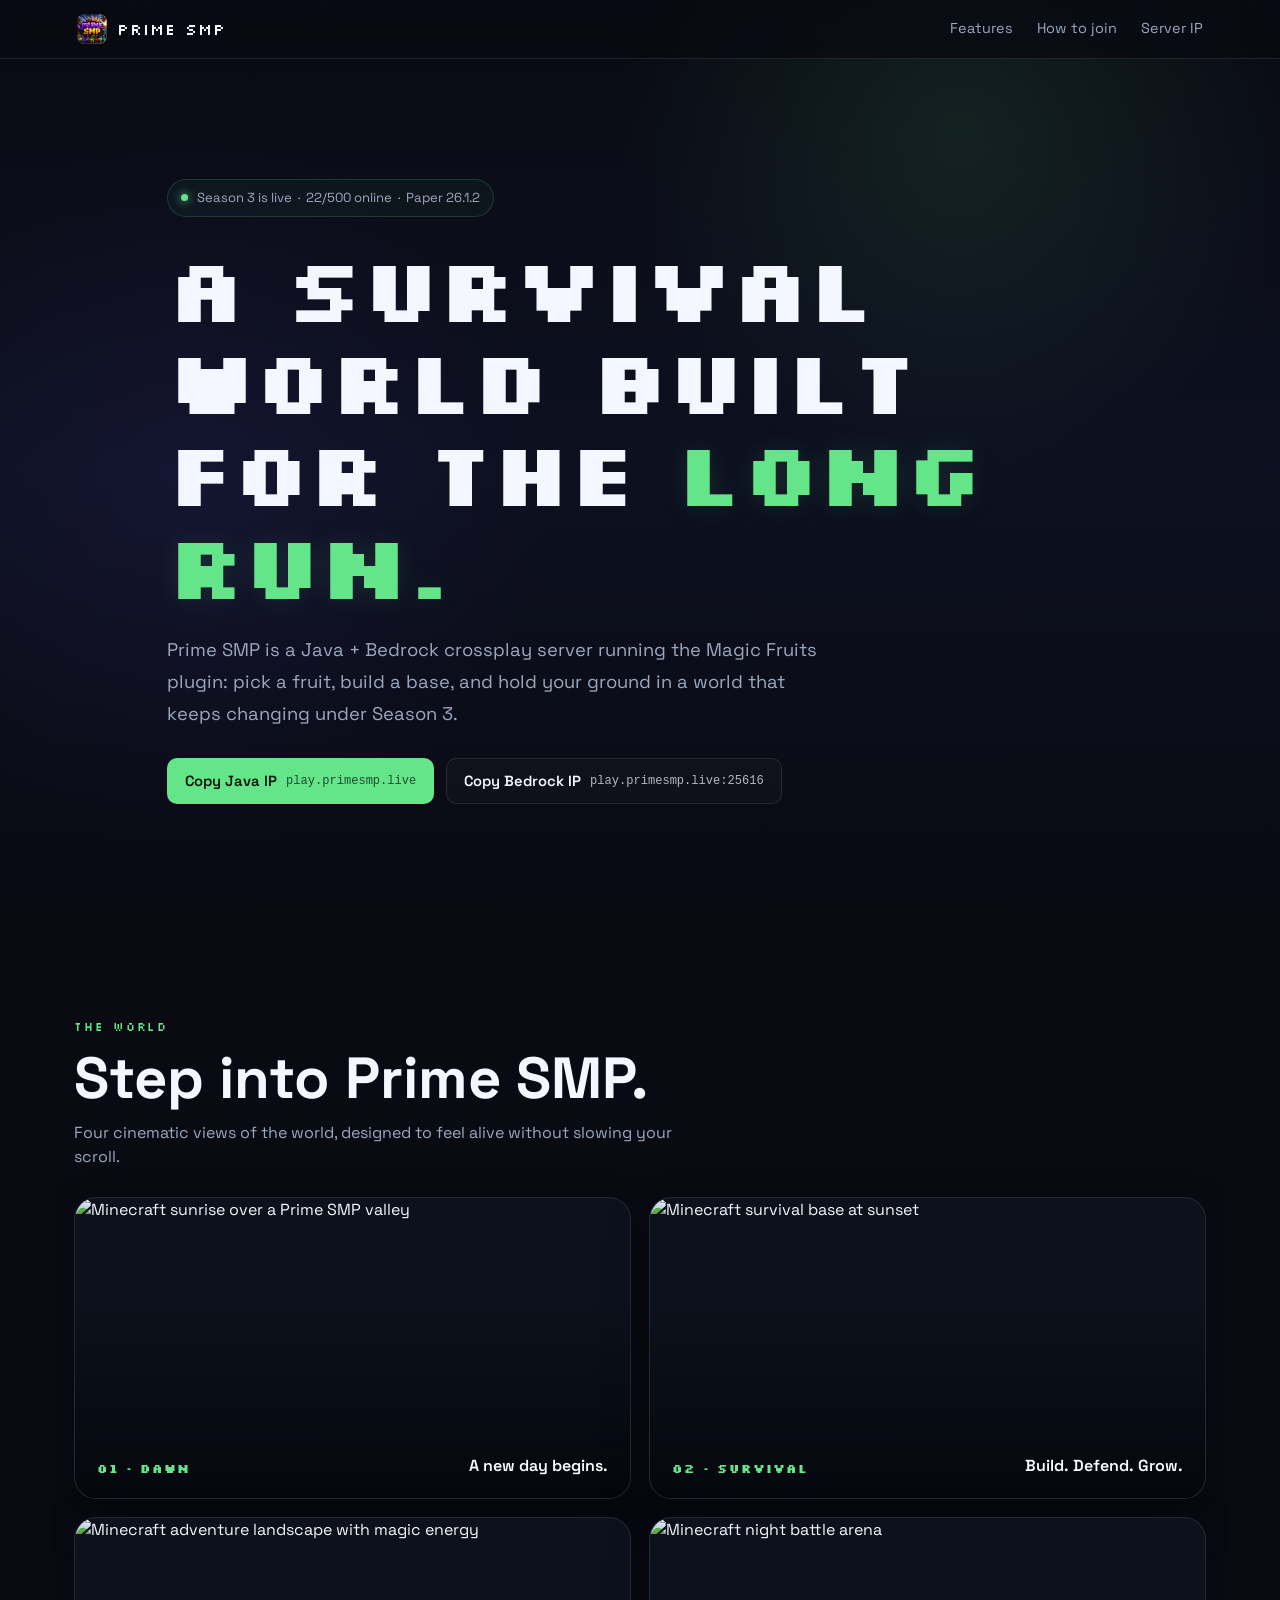
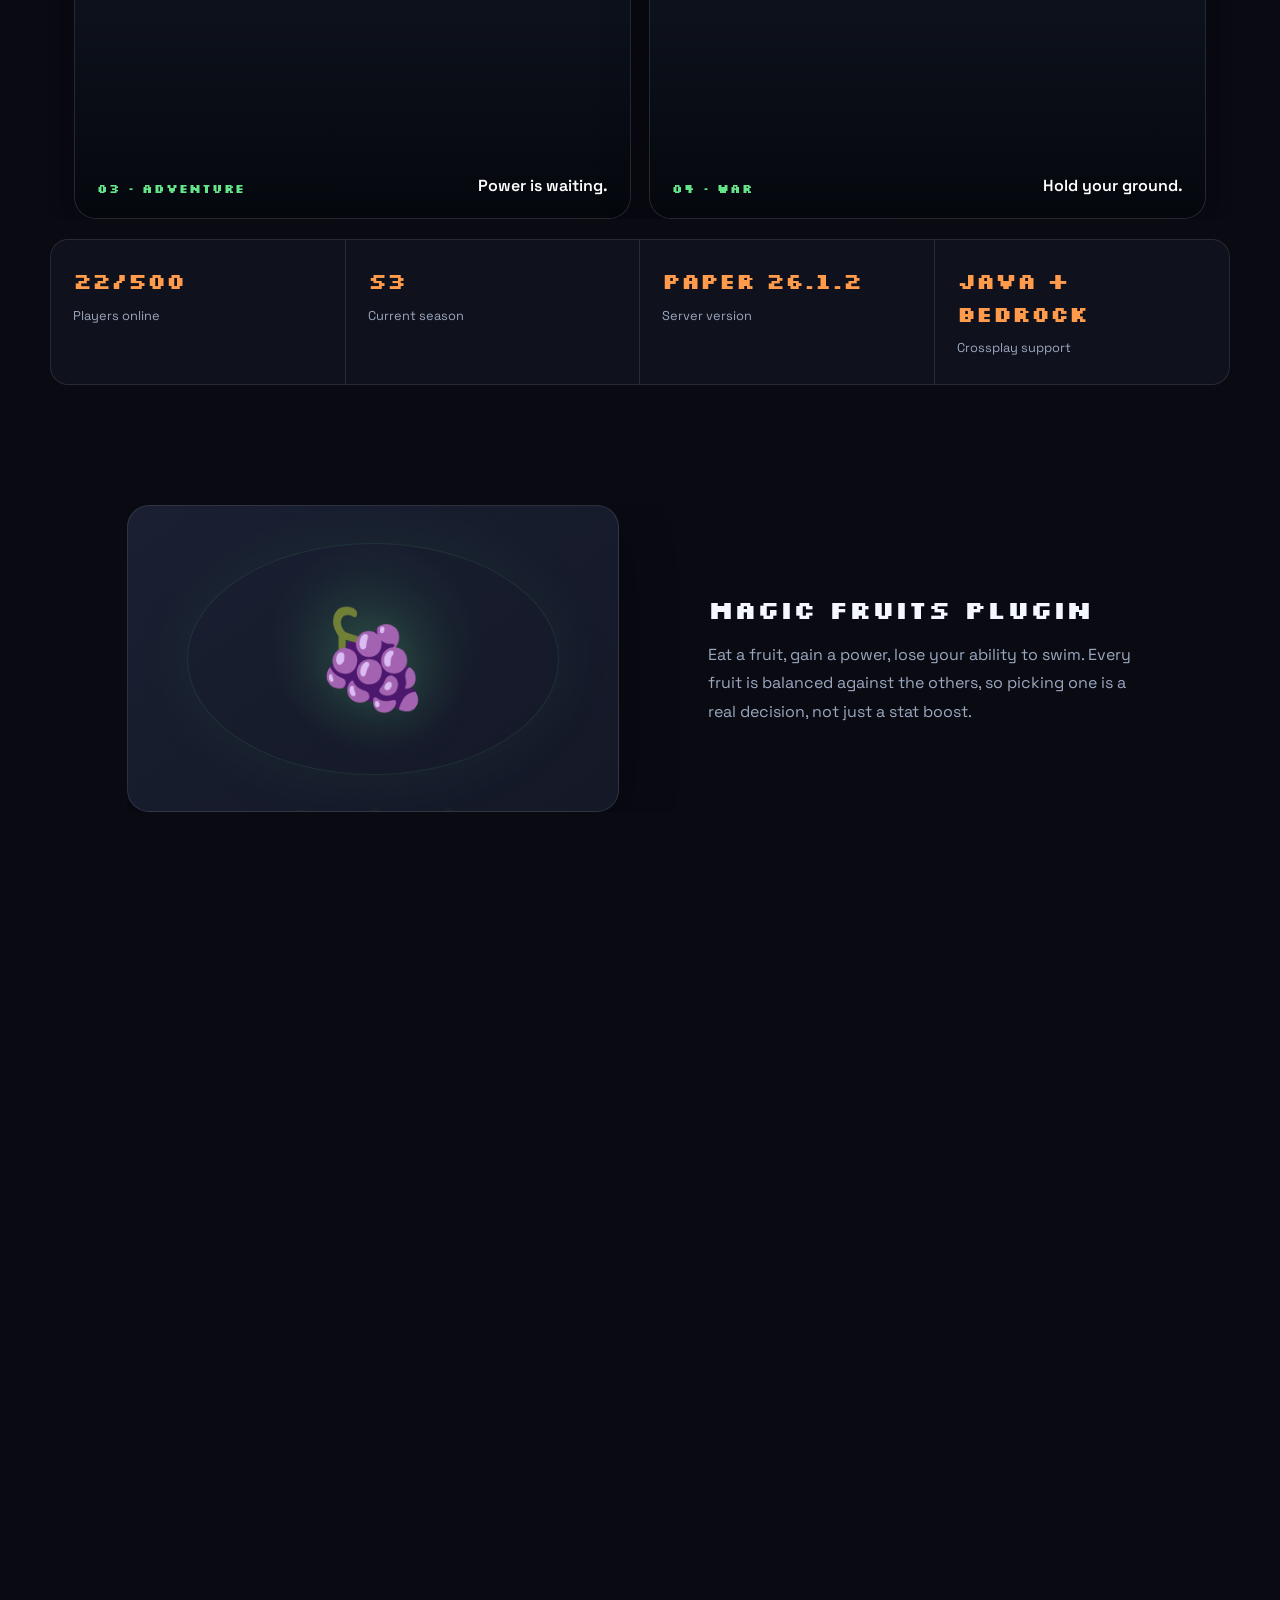
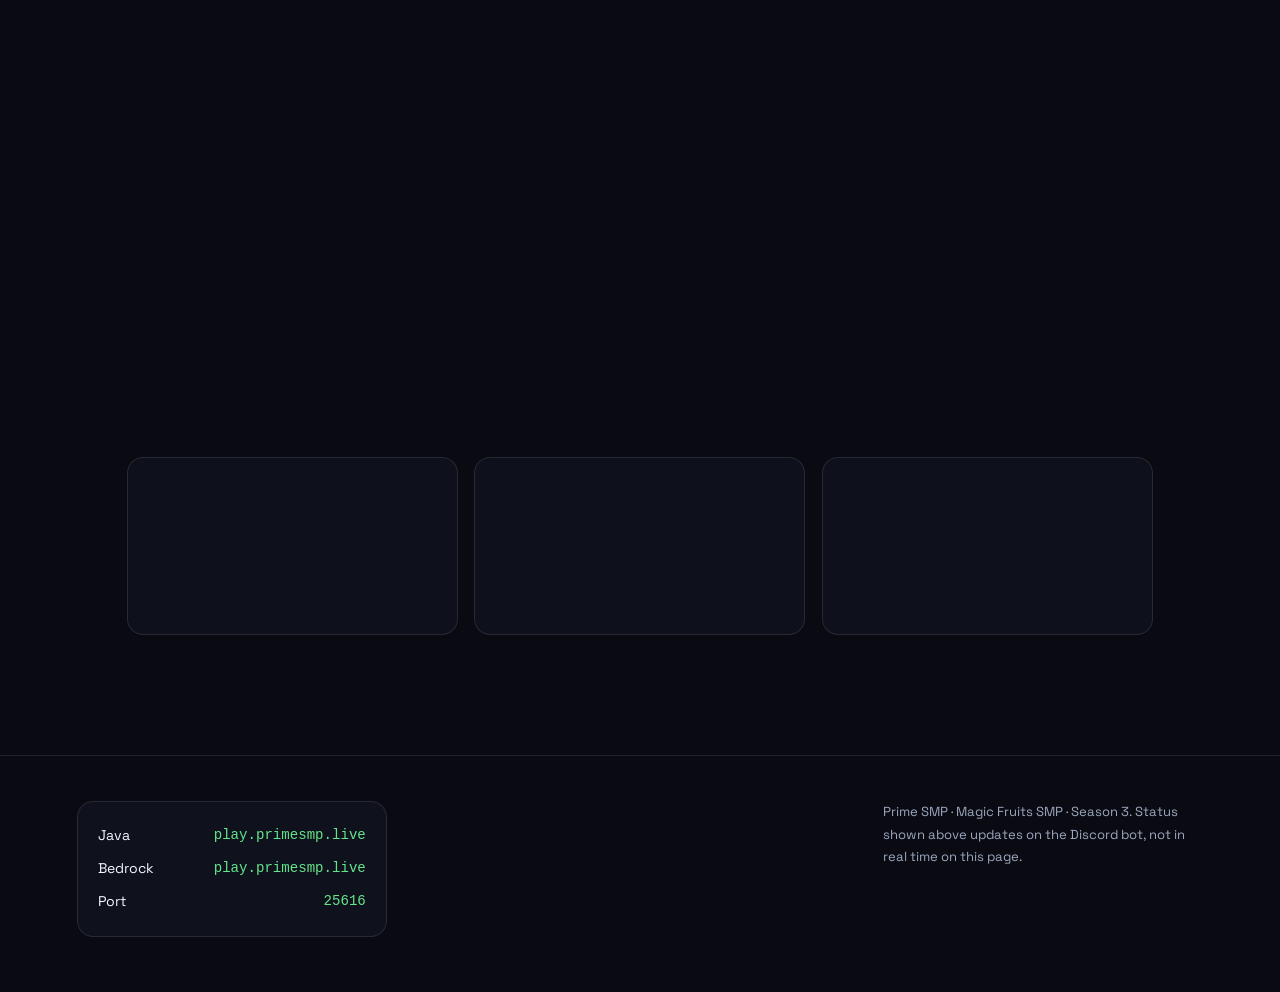
==== index.html @ 478f8c06 "Add files via upload" ====
<!DOCTYPE html>
<html lang="en">
<head>
<meta charset="UTF-8">
<meta name="viewport" content="width=device-width, initial-scale=1, viewport-fit=cover">
<title>PRIME SMP</title>
<link rel="preconnect" href="https://fonts.googleapis.com">
<link rel="preconnect" href="https://fonts.gstatic.com" crossorigin>
<link href="https://fonts.googleapis.com/css2?family=Silkscreen:wght@400;700&family=Space+Grotesk:wght@400;500;600;700&display=swap" rel="stylesheet">
<link rel="stylesheet" href="style.css">
<link rel="stylesheet" href="style.css">

<link rel="stylesheet" href="style.css">

</head>
<body>

<div id="intro">
  <div class="intro-logo-wrap" id="introLogoWrap">
    <div class="shockwave"></div>
    <div class="shockwave gold"></div>
    <img class="intro-logo" src="[data-uri]" alt="Prime SMP">
  </div>
</div>

<div class="drift-layer" id="drift"></div>

<header>
  <div class="brand"><img class="brand-logo" src="[data-uri]" alt="Prime SMP">PRIME SMP</div>
  <nav>
    <a href="#features">Features</a>
    <a href="#join">How to join</a>
    <a href="#ip">Server IP</a>
  </nav>
</header>

<section class="hero">
  <div class="status-pill"><span class="live"></span>Season 3 is live &nbsp;·&nbsp; 22/500 online &nbsp;·&nbsp; Paper 26.1.2</div>
  <h1>A survival world built for the <span>long run.</span></h1>
  <p class="lede">Prime SMP is a Java + Bedrock crossplay server running the Magic Fruits plugin: pick a fruit, build a base, and hold your ground in a world that keeps changing under Season 3.</p>
  <div class="cta-row">
    <button class="btn btn-primary" onclick="copyIP('play.primesmp.live')">Copy Java IP <code>play.primesmp.live</code></button>
    <button class="btn btn-ghost" onclick="copyIP('play.primesmp.live:25616')">Copy Bedrock IP <code>play.primesmp.live:25616</code></button>
  </div>
</section>

<section class="world-scenes" id="world"><div class="section-heading"><span class="eyebrow">THE WORLD</span><h2>Step into Prime SMP.</h2><p>Four cinematic views of the world, designed to feel alive without slowing your scroll.</p></div><div class="scene-grid"><article class="scene-card"><img src="assets/scene1.svg" alt="Minecraft sunrise over a Prime SMP valley" loading="lazy"><div class="scene-label"><b>01 · DAWN</b><span>A new day begins.</span></div></article><article class="scene-card"><img src="assets/scene2.svg" alt="Minecraft survival base at sunset" loading="lazy"><div class="scene-label"><b>02 · SURVIVAL</b><span>Build. Defend. Grow.</span></div></article><article class="scene-card"><img src="assets/scene3.svg" alt="Minecraft adventure landscape with magic energy" loading="lazy"><div class="scene-label"><b>03 · ADVENTURE</b><span>Power is waiting.</span></div></article><article class="scene-card"><img src="assets/scene4.svg" alt="Minecraft night battle arena" loading="lazy"><div class="scene-label"><b>04 · WAR</b><span>Hold your ground.</span></div></article></div></section><div class="stats">
  <div class="stat"><b>22/500</b><span>Players online</span></div>
  <div class="stat"><b>S3</b><span>Current season</span></div>
  <div class="stat"><b>Paper 26.1.2</b><span>Server version</span></div>
  <div class="stat"><b>Java + Bedrock</b><span>Crossplay support</span></div>
</div>

<section id="features">
  <div class="feature-row">
    <div class="feature-visual"><div class="glyph">🍇</div><div class="ember-rise"></div><div class="ember-rise"></div><div class="ember-rise"></div></div>
    <div class="feature-copy"><h3>Magic Fruits plugin</h3><p>Eat a fruit, gain a power, lose your ability to swim. Every fruit is balanced against the others, so picking one is a real decision, not just a stat boost.</p></div>
  </div>
  <div class="feature-row">
    <div class="feature-visual"><div class="glyph">🔥</div><div class="ember-rise"></div><div class="ember-rise"></div><div class="ember-rise"></div></div>
    <div class="feature-copy"><h3>Season 3, reset and rebalanced</h3><p>New terrain, retuned fruit spawn rates, and a fresh economy. Bases and progress from Season 2 are archived, not deleted, so nothing you built is gone for good.</p></div>
  </div>
  <div class="feature-row">
    <div class="feature-visual"><div class="glyph">🎮</div><div class="ember-rise"></div><div class="ember-rise"></div><div class="ember-rise"></div></div>
    <div class="feature-copy"><h3>One server, both editions</h3><p>Java and Bedrock players share the same world and the same economy, with no separate queue or reduced feature set for either side.</p></div>
  </div>
</section>

<section id="join">
  <div class="steps">
    <div class="step"><b>1</b>Add the server using the Java or Bedrock address below, matching the edition you play on.</div>
    <div class="step"><b>2</b>Join Discord and read the connection channel for current rules and the plugin guide.</div>
    <div class="step"><b>3</b>Pick a fruit, claim your first base, and check the status board for who else is online.</div>
  </div>
</section>

<footer id="ip">
  <div class="ip-block">
    <div><span>Java</span><code>play.primesmp.live</code></div>
    <div><span>Bedrock</span><code>play.primesmp.live</code></div>
    <div><span>Port</span><code>25616</code></div>
  </div>
  <p class="foot-note">Prime SMP · Magic Fruits SMP · Season 3. Status shown above updates on the Discord bot, not in real time on this page.</p>
</footer>

<script src="script.js" defer></script>
</body>
</html>
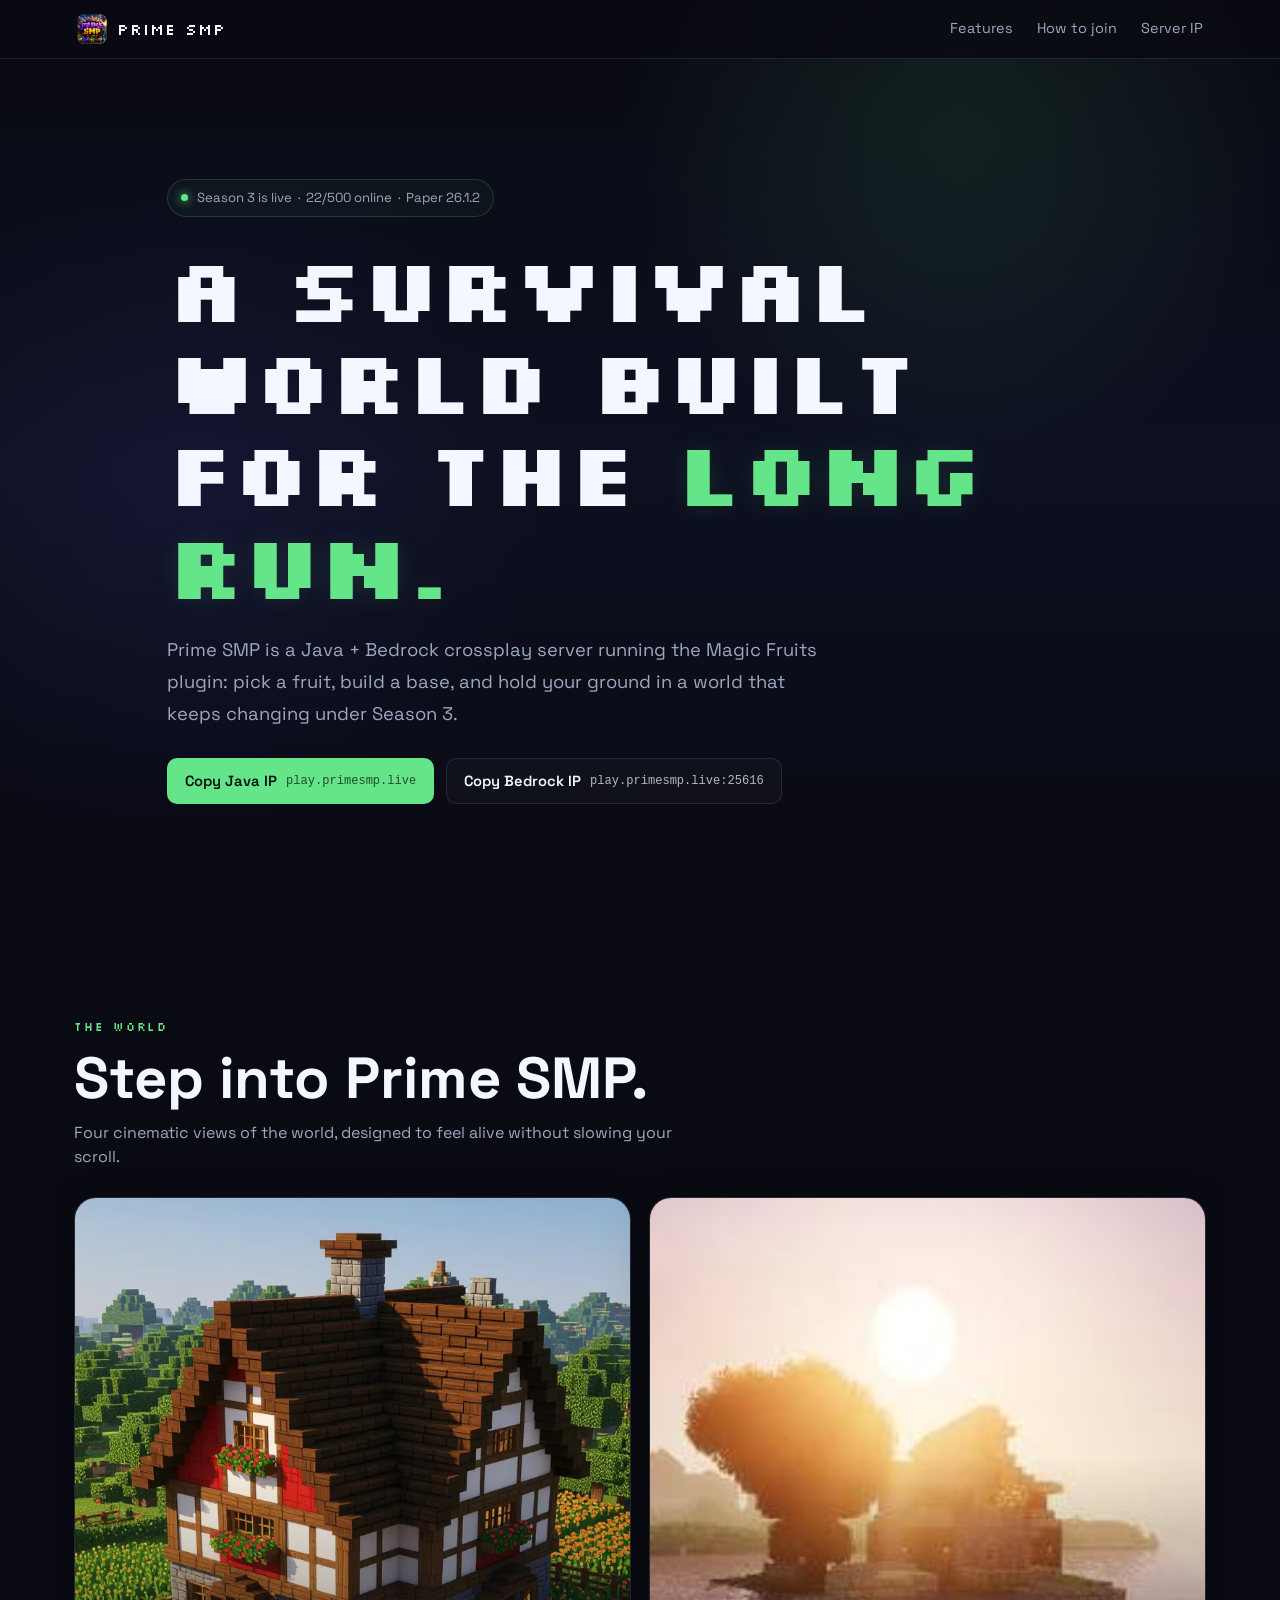
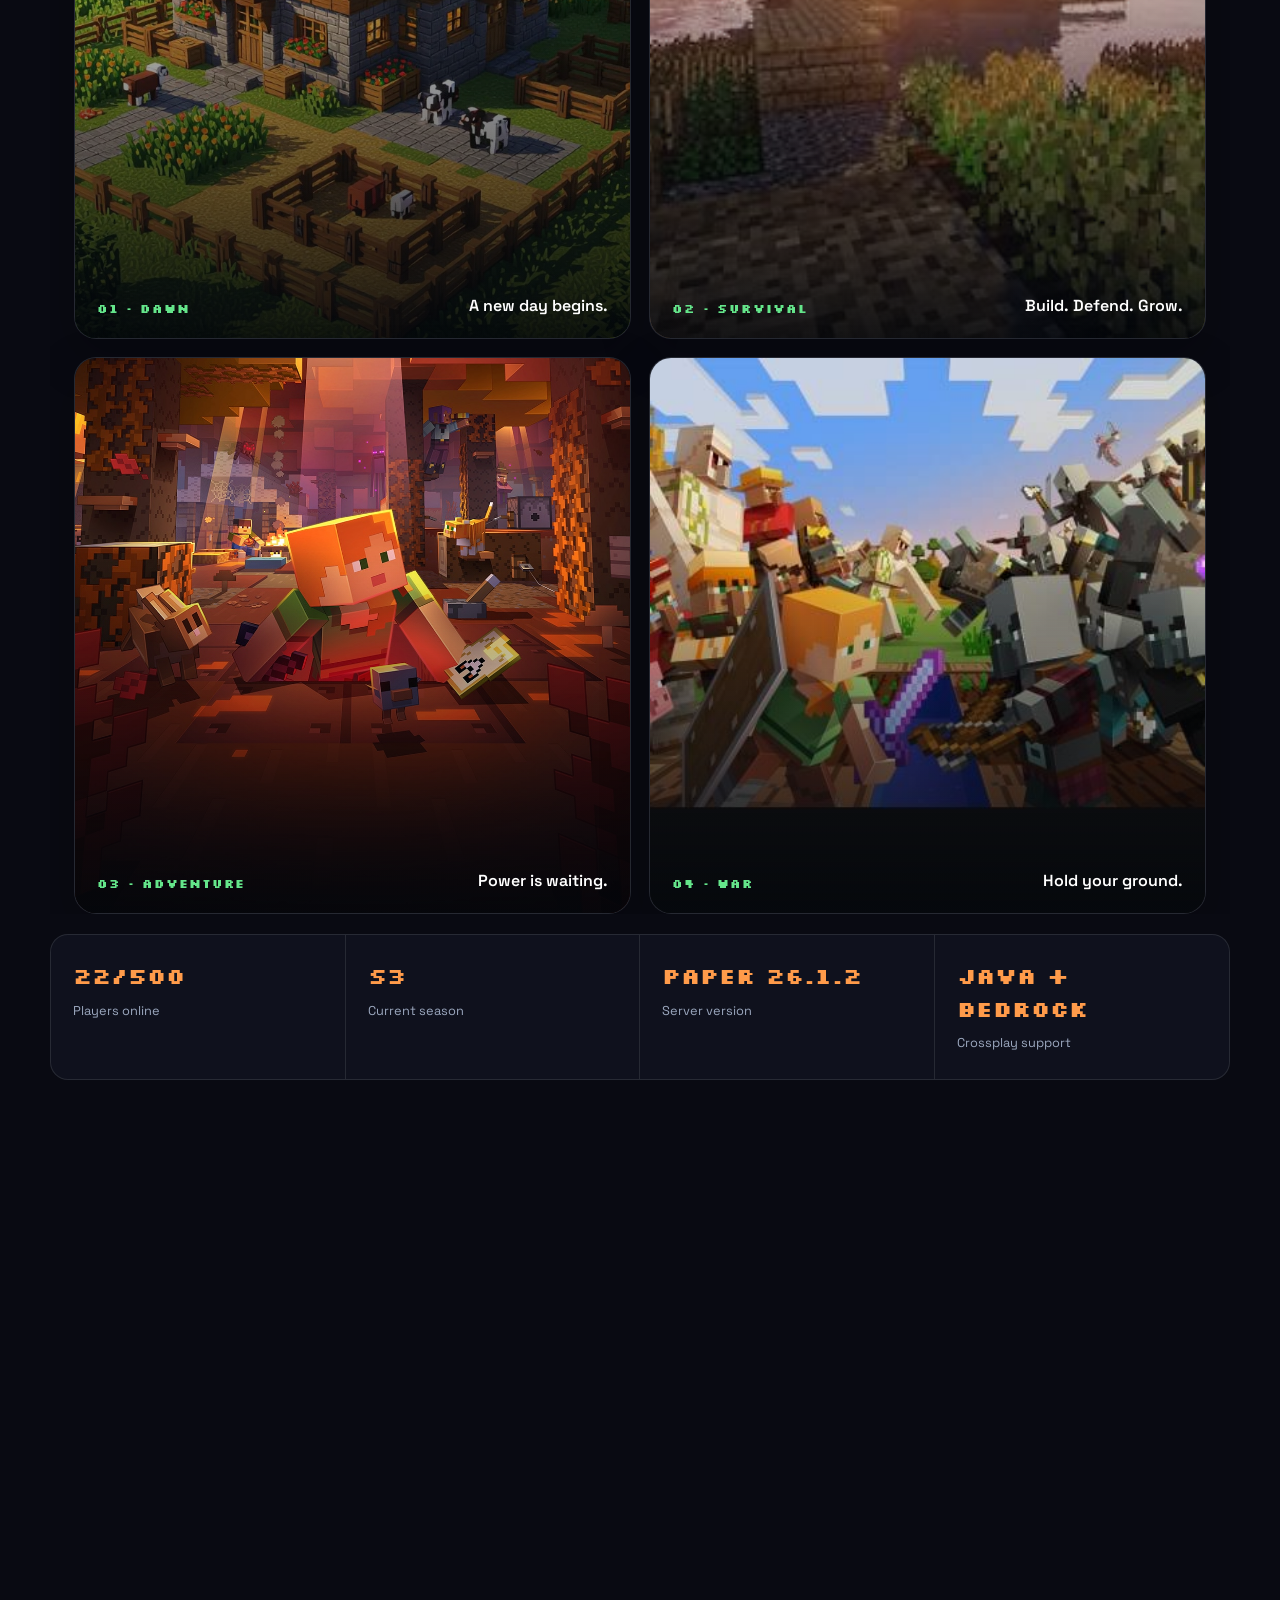
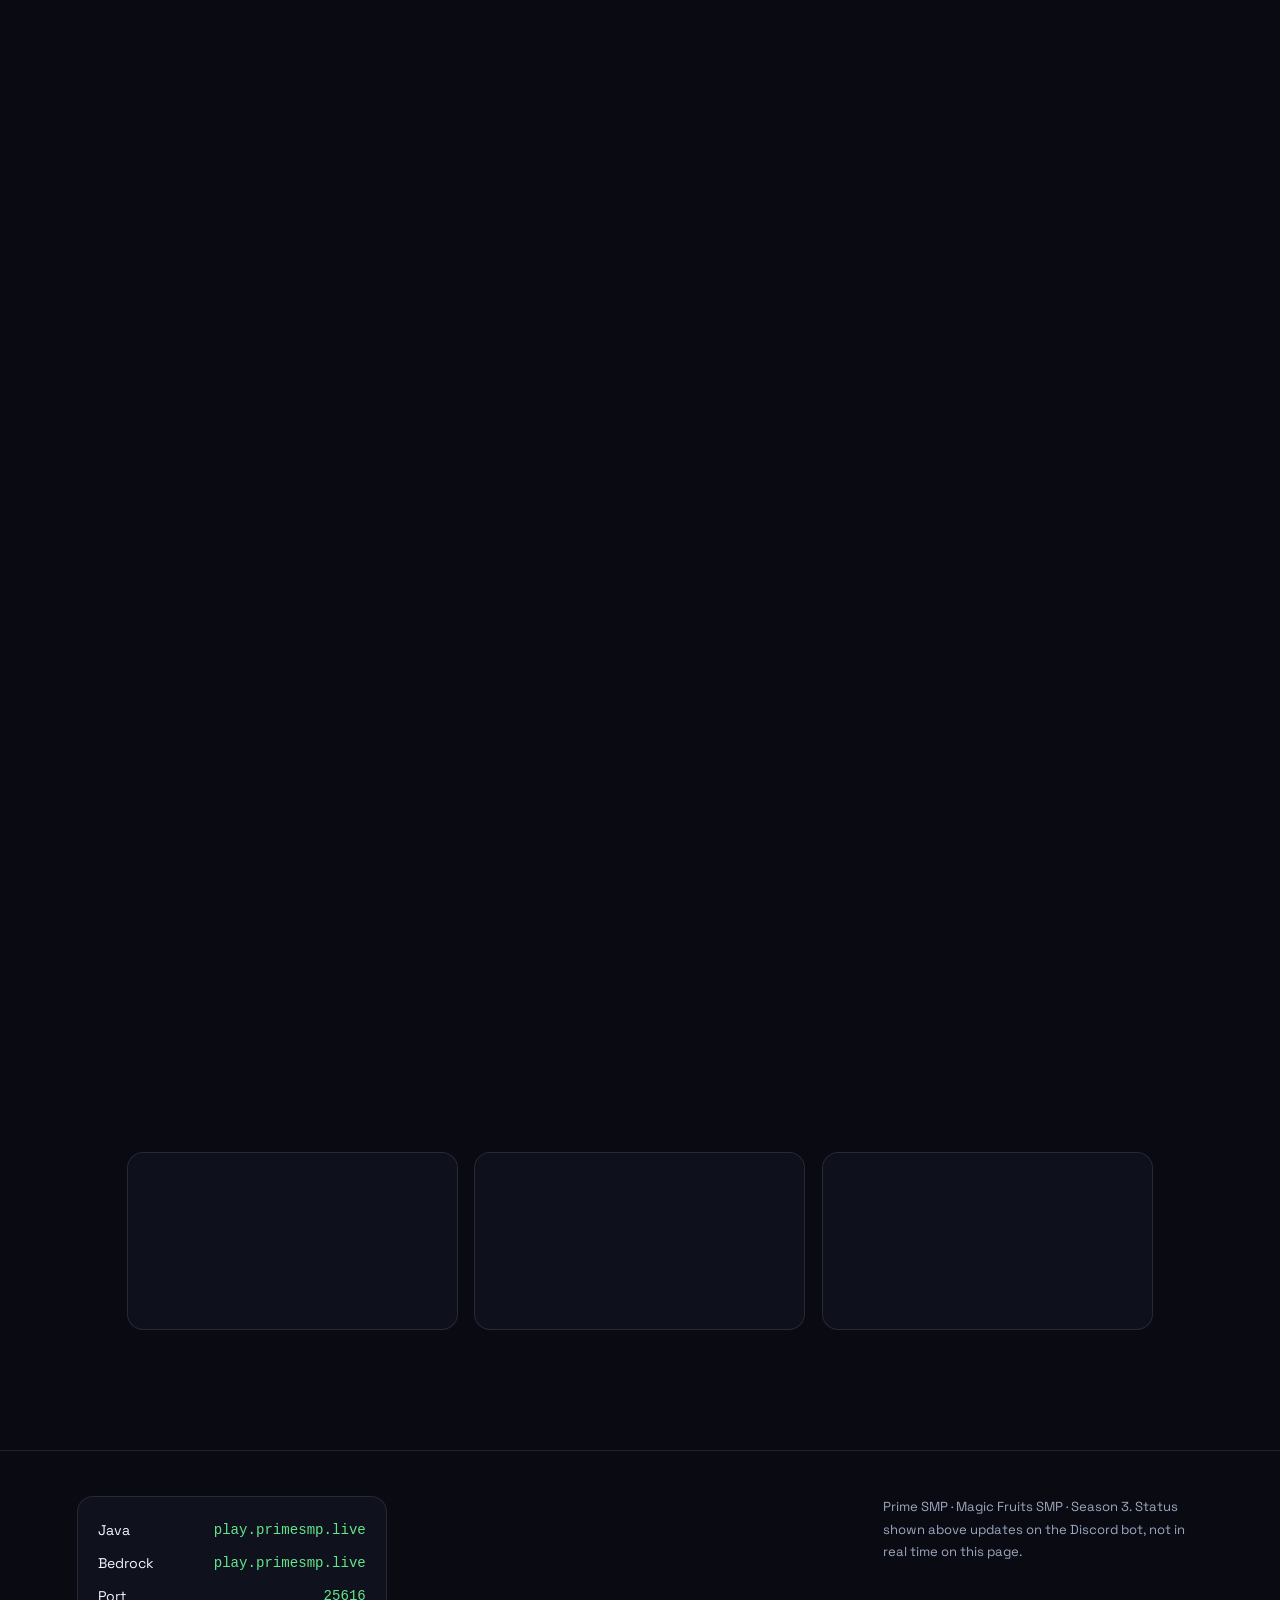
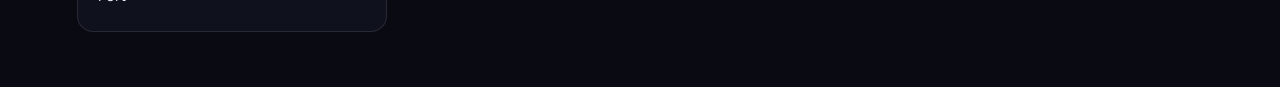
==== commit 59cc2315: "Update index.html" ====
--- a/index.html
+++ b/index.html
@@ -44,7 +44,7 @@
   </div>
 </section>
 
-<section class="world-scenes" id="world"><div class="section-heading"><span class="eyebrow">THE WORLD</span><h2>Step into Prime SMP.</h2><p>Four cinematic views of the world, designed to feel alive without slowing your scroll.</p></div><div class="scene-grid"><article class="scene-card"><img src="assets/scene1.svg" alt="Minecraft sunrise over a Prime SMP valley" loading="lazy"><div class="scene-label"><b>01 · DAWN</b><span>A new day begins.</span></div></article><article class="scene-card"><img src="assets/scene2.svg" alt="Minecraft survival base at sunset" loading="lazy"><div class="scene-label"><b>02 · SURVIVAL</b><span>Build. Defend. Grow.</span></div></article><article class="scene-card"><img src="assets/scene3.svg" alt="Minecraft adventure landscape with magic energy" loading="lazy"><div class="scene-label"><b>03 · ADVENTURE</b><span>Power is waiting.</span></div></article><article class="scene-card"><img src="assets/scene4.svg" alt="Minecraft night battle arena" loading="lazy"><div class="scene-label"><b>04 · WAR</b><span>Hold your ground.</span></div></article></div></section><div class="stats">
+<section class="world-scenes" id="world"><div class="section-heading"><span class="eyebrow">THE WORLD</span><h2>Step into Prime SMP.</h2><p>Four cinematic views of the world, designed to feel alive without slowing your scroll.</p></div><div class="scene-grid"><article class="scene-card"><img src="assets/scene1.jpeg" alt="Minecraft sunrise over a Prime SMP valley" loading="lazy"><div class="scene-label"><b>01 · DAWN</b><span>A new day begins.</span></div></article><article class="scene-card"><img src="assets/scene2.jpeg" alt="Minecraft survival base at sunset" loading="lazy"><div class="scene-label"><b>02 · SURVIVAL</b><span>Build. Defend. Grow.</span></div></article><article class="scene-card"><img src="assets/scene3.jpg" alt="Minecraft adventure landscape with magic energy" loading="lazy"><div class="scene-label"><b>03 · ADVENTURE</b><span>Power is waiting.</span></div></article><article class="scene-card"><img src="assets/scene4.jpeg" alt="Minecraft night battle arena" loading="lazy"><div class="scene-label"><b>04 · WAR</b><span>Hold your ground.</span></div></article></div></section><div class="stats">
   <div class="stat"><b>22/500</b><span>Players online</span></div>
   <div class="stat"><b>S3</b><span>Current season</span></div>
   <div class="stat"><b>Paper 26.1.2</b><span>Server version</span></div>
